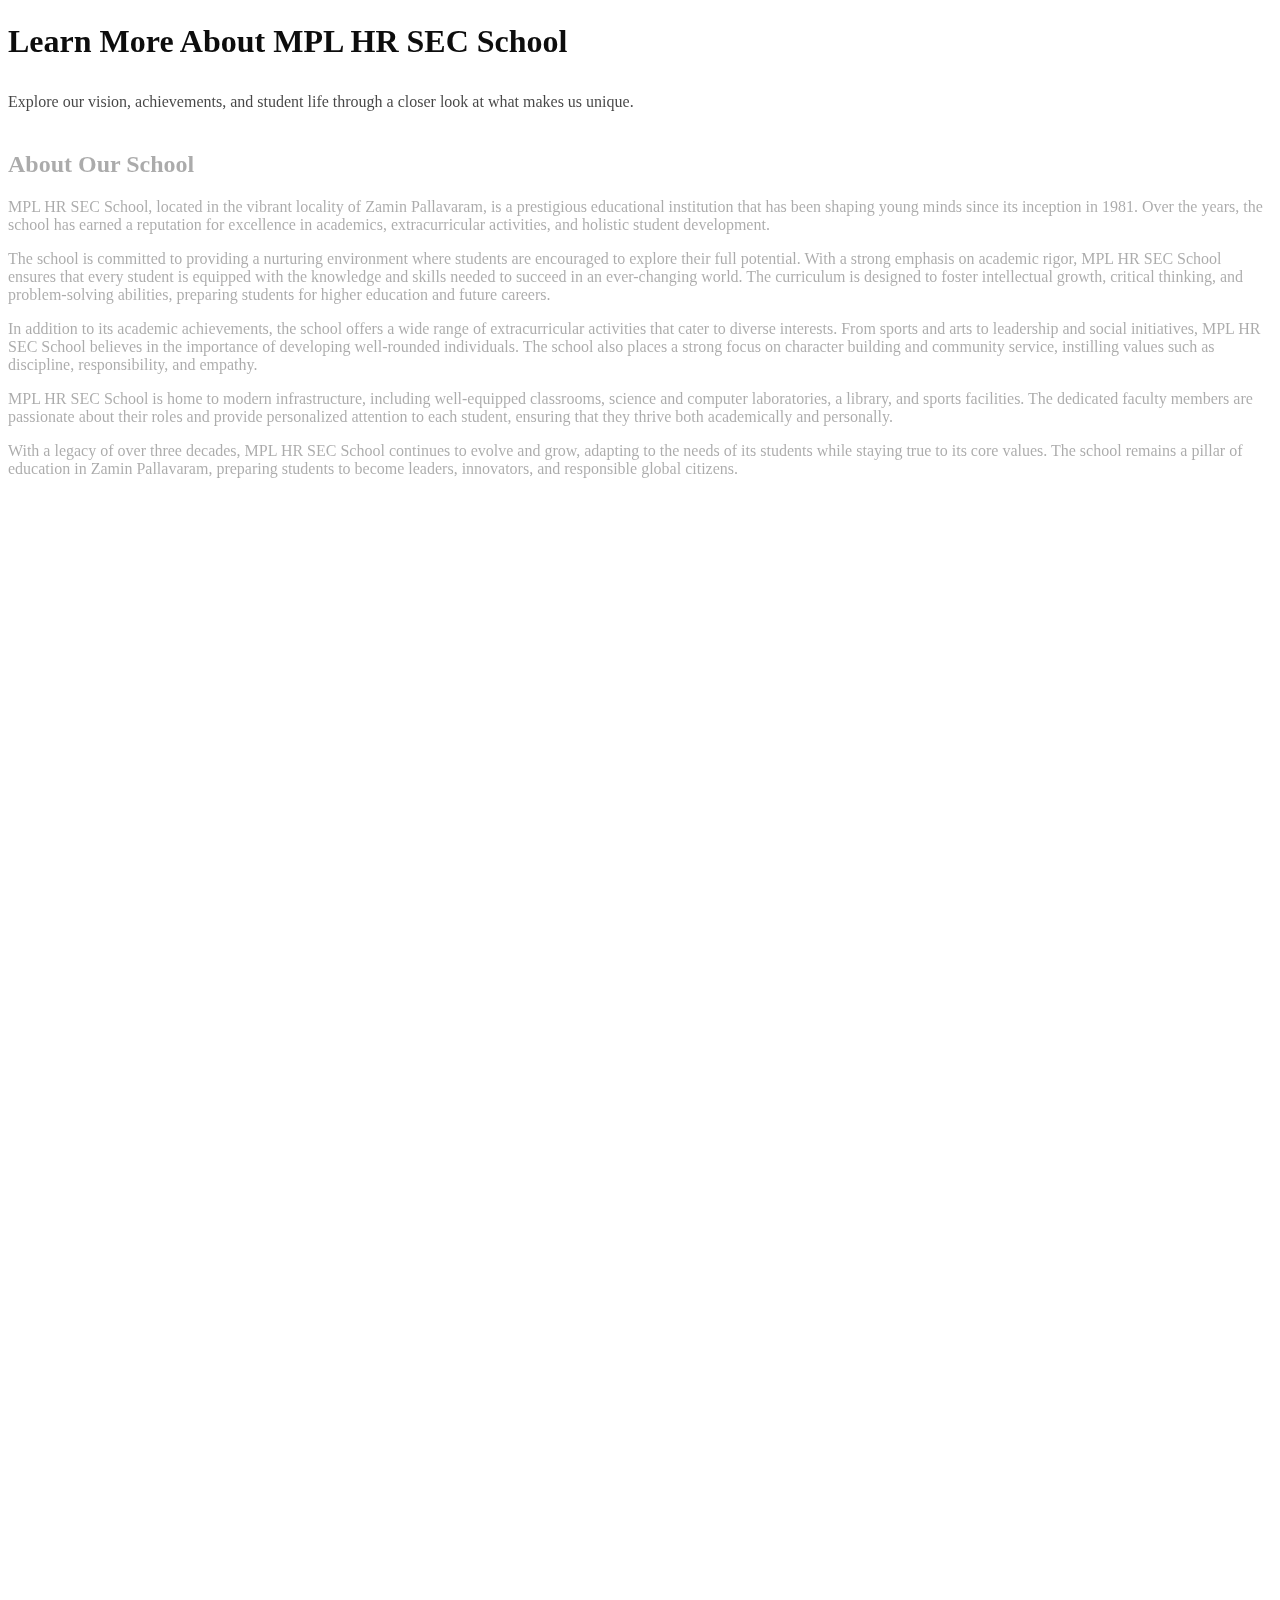
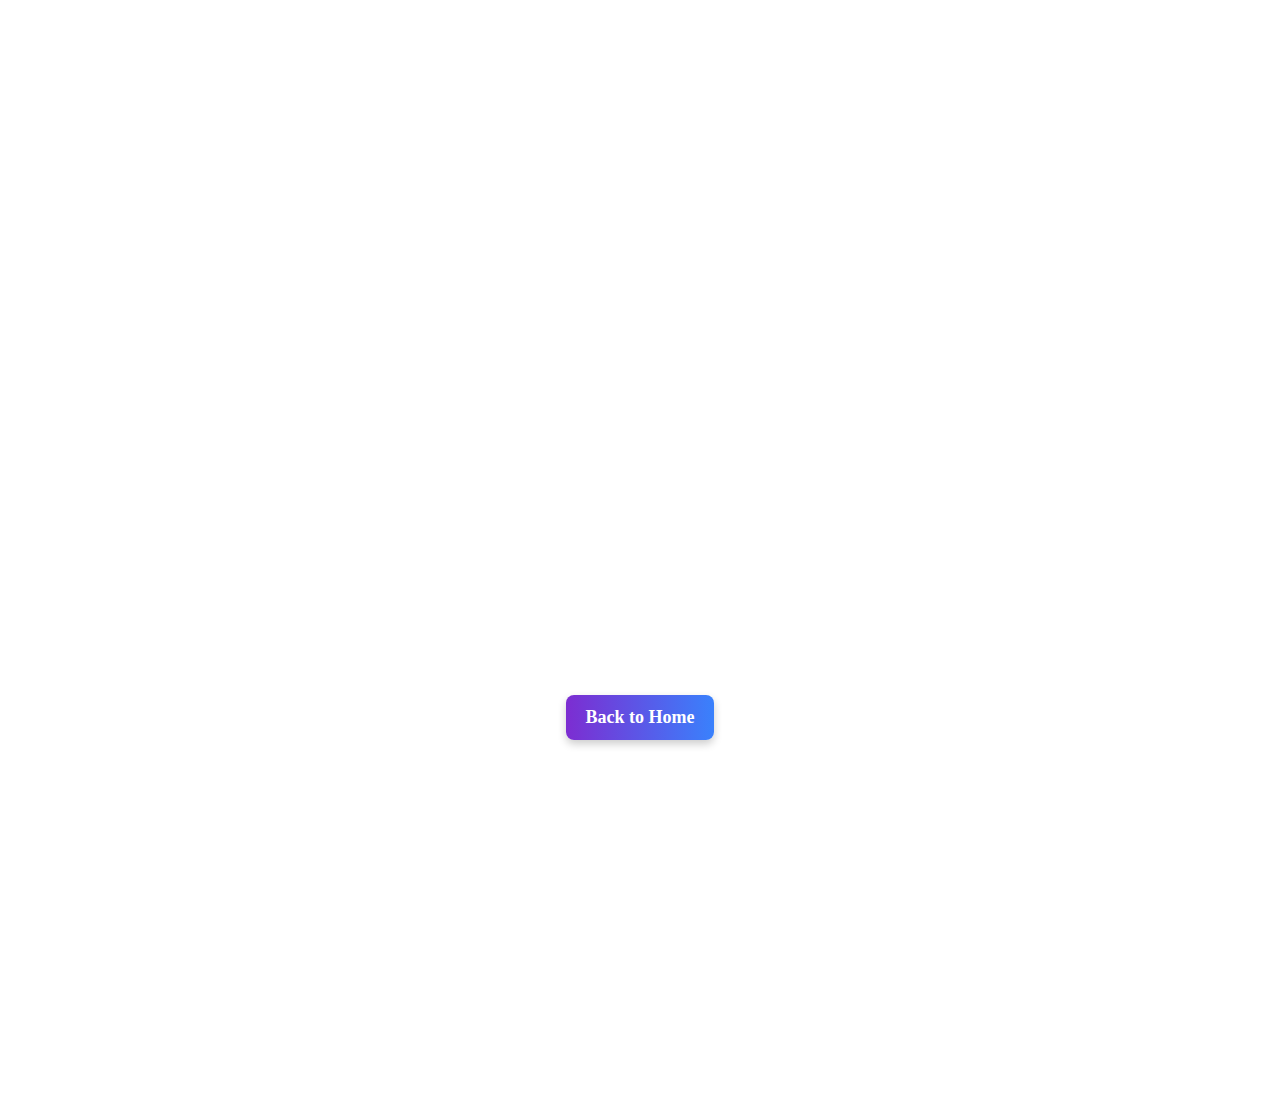
==== learnmore.html @ f61af4c6 "Rename learnmore (1).html to learnmore.html" ====
<!DOCTYPE html>
<html lang="en">

<head>
    <meta charset="UTF-8">
    <meta name="viewport" content="width=device-width, initial-scale=1.0">
    <title>Learn More - MPL HR SEC School</title>

        <!-- Add this line in your <head> section to include Font Awesome -->
        <link href="https://cdnjs.cloudflare.com/ajax/libs/font-awesome/5.15.4/css/all.min.css" rel="stylesheet">
    <link rel="preconnect" href="https://fonts.googleapis.com">
<link rel="preconnect" href="https://fonts.gstatic.com" crossorigin>
<link href="https://fonts.googleapis.com/css2?family=Liter&family=Playfair+Display:ital,wght@0,400..900;1,400..900&family=Poppins:ital,wght@0,100;0,200;0,300;0,400;0,500;0,600;0,700;0,800;0,900;1,100;1,200;1,300;1,400;1,500;1,600;1,700;1,800;1,900&family=Quicksand:wght@300..700&display=swap" rel="stylesheet">
<link rel="preconnect" href="https://fonts.googleapis.com">
<link rel="preconnect" href="https://fonts.gstatic.com" crossorigin>
<link href="https://fonts.googleapis.com/css2?family=Playfair+Display:ital,wght@0,400..900;1,400..900&family=Poppins:ital,wght@0,100;0,200;0,300;0,400;0,500;0,600;0,700;0,800;0,900;1,100;1,200;1,300;1,400;1,500;1,600;1,700;1,800;1,900&family=Quicksand:wght@300..700&display=swap" rel="stylesheet">
    <link rel="stylesheet" href="style2.css">
    <script src="https://cdnjs.cloudflare.com/ajax/libs/gsap/3.12.2/gsap.min.js"></script>
</head>

<body>

    <!-- Header Section with Animation -->
    <header class="header">
        <div class="header-content">
            <h1 class="fade-in">Learn More About MPL HR SEC School</h1>
            <p class="fade-in">Explore our vision, achievements, and student life through a closer look at what makes us unique.</p>
        </div>
    </header>

    <!-- About Section -->
<section id="about" class="section fade-in">
    <h2>About Our School</h2>
    <p>MPL HR SEC School, located in the vibrant locality of Zamin Pallavaram, is a prestigious educational institution that has been shaping young minds since its inception in 1981. Over the years, the school has earned a reputation for excellence in academics, extracurricular activities, and holistic student development.</p>

    <p>The school is committed to providing a nurturing environment where students are encouraged to explore their full potential. With a strong emphasis on academic rigor, MPL HR SEC School ensures that every student is equipped with the knowledge and skills needed to succeed in an ever-changing world. The curriculum is designed to foster intellectual growth, critical thinking, and problem-solving abilities, preparing students for higher education and future careers.</p>
    
    <p>In addition to its academic achievements, the school offers a wide range of extracurricular activities that cater to diverse interests. From sports and arts to leadership and social initiatives, MPL HR SEC School believes in the importance of developing well-rounded individuals. The school also places a strong focus on character building and community service, instilling values such as discipline, responsibility, and empathy.</p>
    
    <p>MPL HR SEC School is home to modern infrastructure, including well-equipped classrooms, science and computer laboratories, a library, and sports facilities. The dedicated faculty members are passionate about their roles and provide personalized attention to each student, ensuring that they thrive both academically and personally.</p>
    
    <p>With a legacy of over three decades, MPL HR SEC School continues to evolve and grow, adapting to the needs of its students while staying true to its core values. The school remains a pillar of education in Zamin Pallavaram, preparing students to become leaders, innovators, and responsible global citizens.</p>
</section>

<!-- Vision & Mission Section -->
<section id="mission" class="section fade-in">
    <h2>Our Vision & Mission</h2>
    <div class="vision-mission-content">
        <div class="vision">
            <h3>Our Vision</h3>
            <p>At MPL HR SEC School, our vision is to empower students with the knowledge, creativity, and leadership skills they need to become responsible, forward-thinking individuals who will shape a better future. We are committed to providing a nurturing environment that fosters intellectual curiosity, personal growth, and a passion for lifelong learning.</p>
        </div>
        <div class="mission">
            <h3>Our Mission</h3>
            <p>Our mission is to offer an inclusive and high-quality education that caters to the diverse needs of our students. We aim to cultivate an environment that promotes academic excellence, personal responsibility, and social awareness. Through a holistic approach, we strive to nurture well-rounded individuals equipped with the skills and values to contribute meaningfully to society and thrive in an ever-evolving world.</p>
        </div>
    </div>
</section>


    <!-- School Gallery with Hover Effects -->
    <section id="gallery" class="section fade-in">
        <h2>School Gallery</h2>
        <div class="image-container">
            <img src="school1.jpg" alt="School Image" class="image-hover">
            <img src="school2.jpg" alt="Classroom" class="image-hover">
        </div>
    </section>

    <!-- Video Section -->
    <section id="video-section" class="section fade-in">
        <h2>Take a Virtual Tour of Our School</h2>
        <video width="80%" controls>
            <source src="school-tour.mp4" type="video/mp4">
            Your browser does not support the video tag.
        </video>
    </section>

    <!-- Animated Number Counters -->
    <section id="stats" class="section fade-in">
        <h2>Our Achievements</h2>
        <div class="stats-container">
            <div class="stat-box">
                <h3><span class="counter" data-target="2000">0</span>+</h3>
                <p>Students</p>
            </div>
            <div class="stat-box">
                <h3><span class="counter" data-target="97">0</span>%</h3>
                <p>Pass Rate</p>
            </div>
            <div class="stat-box">
                <h3><span class="counter" data-target="30">0</span>+</h3>
                <p>Years of Excellence</p>
            </div>
        </div>
    </section>

 <!-- FAQ Section -->
<section id="faq" class="section fade-in">
    <h2>Frequently Asked Questions</h2>
    <div class="faq-container">
        <div class="faq-item">
            <h3 class="faq-question">📌 What grades does MPL HR SEC School offer? <span class="dropdown-arrow">&#x2193;</span></h3>
            <p class="faq-answer">✅ We offer education from Grade 6 to Grade 12.</p>
        </div>
        <div class="faq-item">
            <h3 class="faq-question">📌 How can I apply for admission? <span class="dropdown-arrow">&#x2193;</span></h3>
            <p class="faq-answer">✅ You can fill out the online application form or visit our school office.</p>
        </div>
        <div class="faq-item">
            <h3 class="faq-question">📌 What extracurricular activities are available? <span class="dropdown-arrow">&#x2193;</span></h3>
            <p class="faq-answer">✅ We have clubs like Eco Club, Road Safety Club, and Sports teams.</p>
        </div>
        <div class="faq-item">
            <h3 class="faq-question">📌 What is the school’s approach to education? <span class="dropdown-arrow">&#x2193;</span></h3>
            <p class="faq-answer">✅ MPL HR SEC School follows a student-centered approach, encouraging critical thinking, creativity, and holistic development through a balanced mix of academics and extracurricular activities.</p>
        </div>
        <div class="faq-item">
            <h3 class="faq-question">📌 How can I contact the school administration? <span class="dropdown-arrow">&#x2193;</span></h3>
            <p class="faq-answer">✅ You can contact us through our school email <strong>MplPallavaram@gmail.com</strong>, call us at <strong>123-456-789</strong>, or visit our administration office during school hours.</p>
        </div>
        <div class="faq-item">
            <h3 class="faq-question">📌 Is there a parent-teacher meeting? <span class="dropdown-arrow">&#x2193;</span></h3>
            <p class="faq-answer">✅ Yes, we conduct regular parent-teacher meetings to discuss students' progress and to ensure that both parents and teachers are working together for the child’s development.</p>
        </div>
    </div>
</section>

<!-- Contact Form -->
<section id="contact" class="section fade-in">
    <h2>Contact Us</h2>
    <p>Have any questions? We’d love to hear from you!</p>
    <form id="contactForm" class="contact-form">
        <div class="form-group">
            <input type="text" name="name" placeholder="Your Name" required>
        </div>
        <div class="form-group">
            <input type="email" name="email" placeholder="Your Email" required>
        </div>
        <div class="form-group">
            <textarea name="message" placeholder="Your Message" required></textarea>
        </div>
        <button type="submit" class="btn-sub">Send Message</button>
    </form>
    
    <!-- Success Message (Initially Hidden) -->
    <p id="successMessage" class="success-message">✅ Your request has been submitted successfully!</p>
</section>

<!-- JavaScript for Form Submission and Showing Success Message -->
<script>
    document.getElementById("contactForm").addEventListener("submit", function(event) {
        event.preventDefault(); // Prevent immediate form submission
        
        // Show success message with animation
        const successMessage = document.getElementById("successMessage");
        successMessage.style.display = "block"; // Display the success message
        
        // Add animation class to fade in
        successMessage.classList.add("fade-in-animation");
        
        // Clear form fields
        this.reset();
        
        // Hide success message after 3 seconds with fade-out animation
        setTimeout(() => {
            successMessage.classList.remove("fade-in-animation");
            successMessage.classList.add("fade-out-animation");
            
            setTimeout(() => {
                successMessage.style.display = "none"; // Hide the message after fade-out
                successMessage.classList.remove("fade-out-animation"); // Remove the fade-out animation class
            }, 1000); // Wait for fade-out to finish before hiding
        }, 3000);
    });
</script>

<!-- CSS for Animations -->
<style>
    /* Contact Form Styling */
    .contact-form {
        max-width: 500px;
        margin: 0 auto;
        padding: 20px;
        background: #fff;
        border-radius: 10px;
        box-shadow: 0px 4px 10px rgba(0, 0, 0, 0.1);
    }

    .form-group {
        margin-bottom: 15px;
    }

    input, textarea {
        width: 100%;
        padding: 12px;
        border: 1px solid #ccc;
        border-radius: 5px;
        font-size: 16px;
        transition: 0.3s ease-in-out;
    }

    input:focus, textarea:focus {
        border-color: #2574fc;
        box-shadow: 0px 0px 8px rgba(37, 116, 252, 0.4);
        outline: none;
    }

    textarea {
        height: 120px;
        resize: none;
    }

    .btn-sub {
        width: 100%;
        padding: 12px;
        background: #2574fc;
        color: #fff;
        border: none;
        border-radius: 5px;
        font-size: 18px;
        cursor: pointer;
        transition: 0.3s ease-in-out;
    }

    .btn-sub:hover {
        background: #6b11cb;
    }

    /* Success Message Styling */
    .success-message {
        display: none;
        color: #28a745;
        font-size: 1.2rem;
        margin-top: 15px;
        text-align: center;
        font-weight: bold;
        opacity: 0;
    }

    /* Fade-in Animation */
    .fade-in-animation {
        animation: fadeIn 1s forwards;
    }

    /* Fade-out Animation */
    .fade-out-animation {
        animation: fadeOut 1s forwards;
    }

    /* Keyframes for Fade-in */
    @keyframes fadeIn {
        from {
            opacity: 0;
            transform: translateY(-10px);
        }
        to {
            opacity: 1;
            transform: translateY(0);
        }
    }

    /* Keyframes for Fade-out */
    @keyframes fadeOut {
        from {
            opacity: 1;
            transform: translateY(0);
        }
        to {
            opacity: 0;
            transform: translateY(10px);
        }
    }

    /* Responsive Design */
    @media (max-width: 600px) {
        .contact-form {
            width: 90%;
        }
    }
</style>


    <!-- Back to Home Button -->
<div class="btn-container">
    <a href="index.html" class="btn" id="backToHome">Back to Home</a>
</div>

<!-- JavaScript for Confirmation Prompt -->
<script>
    document.getElementById("backToHome").addEventListener("click", function(event) {
        event.preventDefault(); // Prevent default action

        // Display a confirmation prompt
        let confirmHome = confirm("Did you wish to go back to the home page?");
        
        if (confirmHome) {
            // Redirect to the home page if user confirms
            window.location.href = "index.html";
        }
    });
</script>

<!-- CSS for the Back to Home Button -->
<style>
    /* Button Styling */
    .btn-container {
        text-align: center;
        margin-top: 20px;
    }

    .btn {
        display: inline-block;
        padding: 12px 20px;
        background: linear-gradient(to right, #6b11cbe1, #2574fce7);
        color: white;
        font-size: 18px;
        font-weight: bold;
        text-decoration: none;
        border-radius: 8px;
        box-shadow: 0px 4px 8px rgba(0, 0, 0, 0.2);
        transition: all 0.3s ease-in-out;
    }

    .btn:hover {
        background: linear-gradient(to right, #2574fc, #6b11cb);
        transform: scale(1.05);
        box-shadow: 0px 6px 12px rgba(0, 0, 0, 0.3);
    }
</style>

<!-- Footer Section -->
<footer id="footer" style="background: linear-gradient(to right, #6a11cb, #2575fc); padding: 40px 0; color: white; opacity: 0; transition: opacity 1s;">
    <section id="CONTACT" style="max-width: 1200px; margin: 0 auto; text-align: center;">
        <!-- Contact Information Section -->
        <div style="margin-bottom: 30px;">
            <h3 style="font-size: 28px; color: #E0FFFF; font-weight: bold; margin-bottom: 15px;">Contact Information</h3>
            <p style="font-size: 18px; margin: 5px 0; color: #FFFFFF;">
                <i class="fas fa-envelope" style="margin-right: 10px;"></i>Email: <span id="emailText" class="hoverable" onclick="copyToClipboard('emailText')">MplPallavaram@gmail.com</span>
            </p>
            <p style="font-size: 18px; margin: 5px 0; color: #ffffff">
                <i class="fas fa-phone" style="margin-right: 10px;"></i>Phone: <span id="phoneText" class="hoverable" onclick="copyToClipboard('phoneText')">123-456-7890</span>
            </p>
            <p style="font-size: 18px; margin: 5px 0; color: #E0FFFF;">
                <i class="fas fa-map-marker-alt" style="margin-right: 10px;"></i>Address: No.123, Main Street, Pallavaram, India
            </p>
        </div>
        
        <!-- Social Media Icons Section -->
        <div style="margin-top: 20px;">
            <a href="https://facebook.com" target="_blank" class="social-icon" style="color: white; font-size: 24px; margin: 0 15px; transition: transform 0.3s ease;">
                <i class="fab fa-facebook-f"></i>
            </a>
            <a href="https://twitter.com" target="_blank" class="social-icon" style="color: white; font-size: 24px; margin: 0 15px; transition: transform 0.3s ease;">
                <i class="fab fa-twitter"></i>
            </a>
            <a href="https://instagram.com" target="_blank" class="social-icon" style="color: white; font-size: 24px; margin: 0 15px; transition: transform 0.3s ease;">
                <i class="fab fa-instagram"></i>
            </a>
            <a href="https://linkedin.com" target="_blank" class="social-icon" style="color: white; font-size: 24px; margin: 0 15px; transition: transform 0.3s ease;">
                <i class="fab fa-linkedin-in"></i>
            </a>
        </div>

        <!-- School Name and Copyright Section -->
        <div style="border-top: 1px solid #E0FFFF; padding-top: 20px; font-size: 16px; color: #777;">
            <p style="color: #E0FFFF;">&copy; 2025 <strong style="color: #E0FFFF;">MPL HR SEC School</strong> - All Rights Reserved</p>
        </div>
    </section>
</footer>

<!-- Add animations for hover effects and fade-in -->
<style>
    /* Fade-in animation for the footer */
    @keyframes fadeIn {
        from {
            opacity: 0;
        }
        to {
            opacity: 1;
        }
    }

    #footer {
        animation: fadeIn 2s ease-in-out forwards; /* Added forwards to retain final opacity state */
    }

    /* Hover effect for social media icons */
    .social-icon:hover {
        transform: scale(1.2); /* Enlarge the icon */
        color: #FFD700; /* Change color on hover */
    }
</style>

    <!-- GSAP Animation Script & JavaScript for Counters & FAQ -->
    <script>
        gsap.from(".fade-in", { opacity: 0, y: 50, duration: 1, stagger: 0.3 });

        document.querySelectorAll(".faq-item").forEach(item => {
            item.addEventListener("click", () => {
                item.classList.toggle("active");
                const answer = item.querySelector(".faq-answer");
                if (item.classList.contains("active")) {
                    answer.style.display = "block";
                } else {
                    answer.style.display = "none";
                }
            });
        });

        document.addEventListener("DOMContentLoaded", () => {
            const counters = document.querySelectorAll(".counter");
            counters.forEach(counter => {
                counter.innerText = "0";
                const updateCounter = () => {
                    const target = +counter.getAttribute("data-target");
                    const count = +counter.innerText;
                    const increment = target / 100;
                    if (count < target) {
                        counter.innerText = `${Math.ceil(count + increment)}`;
                        setTimeout(updateCounter, 1);
                    } else {
                        counter.innerText = target;
                    }
                };
                updateCounter();
            });
        });
        // Toggle FAQ Answer Visibility and Arrow Rotation on Click
document.querySelectorAll('.faq-question').forEach(question => {
    question.addEventListener('click', () => {
        const faqItem = question.parentElement;
        const arrow = faqItem.querySelector('.dropdown-arrow');
        faqItem.classList.toggle('open');
    });
});
document.getElementById("contactForm").addEventListener("submit", function(event) {
        event.preventDefault(); // Prevents form from refreshing the page

        // Simulate form submission delay (optional)
        setTimeout(() => {
            document.getElementById("successMessage").style.display = "block"; // Show success message
            document.getElementById("contactForm").reset(); // Reset the form fields
        }, 500);
    });
     // Check if an element is partially visible in the viewport
     function isElementInView(el) {
        const rect = el.getBoundingClientRect();
        return (
            rect.top < (window.innerHeight || document.documentElement.clientHeight) &&
            rect.bottom > 0
        );
    }

    // Apply the fade-in effect when the footer is visible
    function handleScroll() {
        const footer = document.getElementById('footer');
        if (isElementInView(footer)) {
            footer.style.opacity = 1; // Make the footer visible
            window.removeEventListener('scroll', handleScroll); // Stop listening once visible
        }
    }
</script>
</body>

</html>
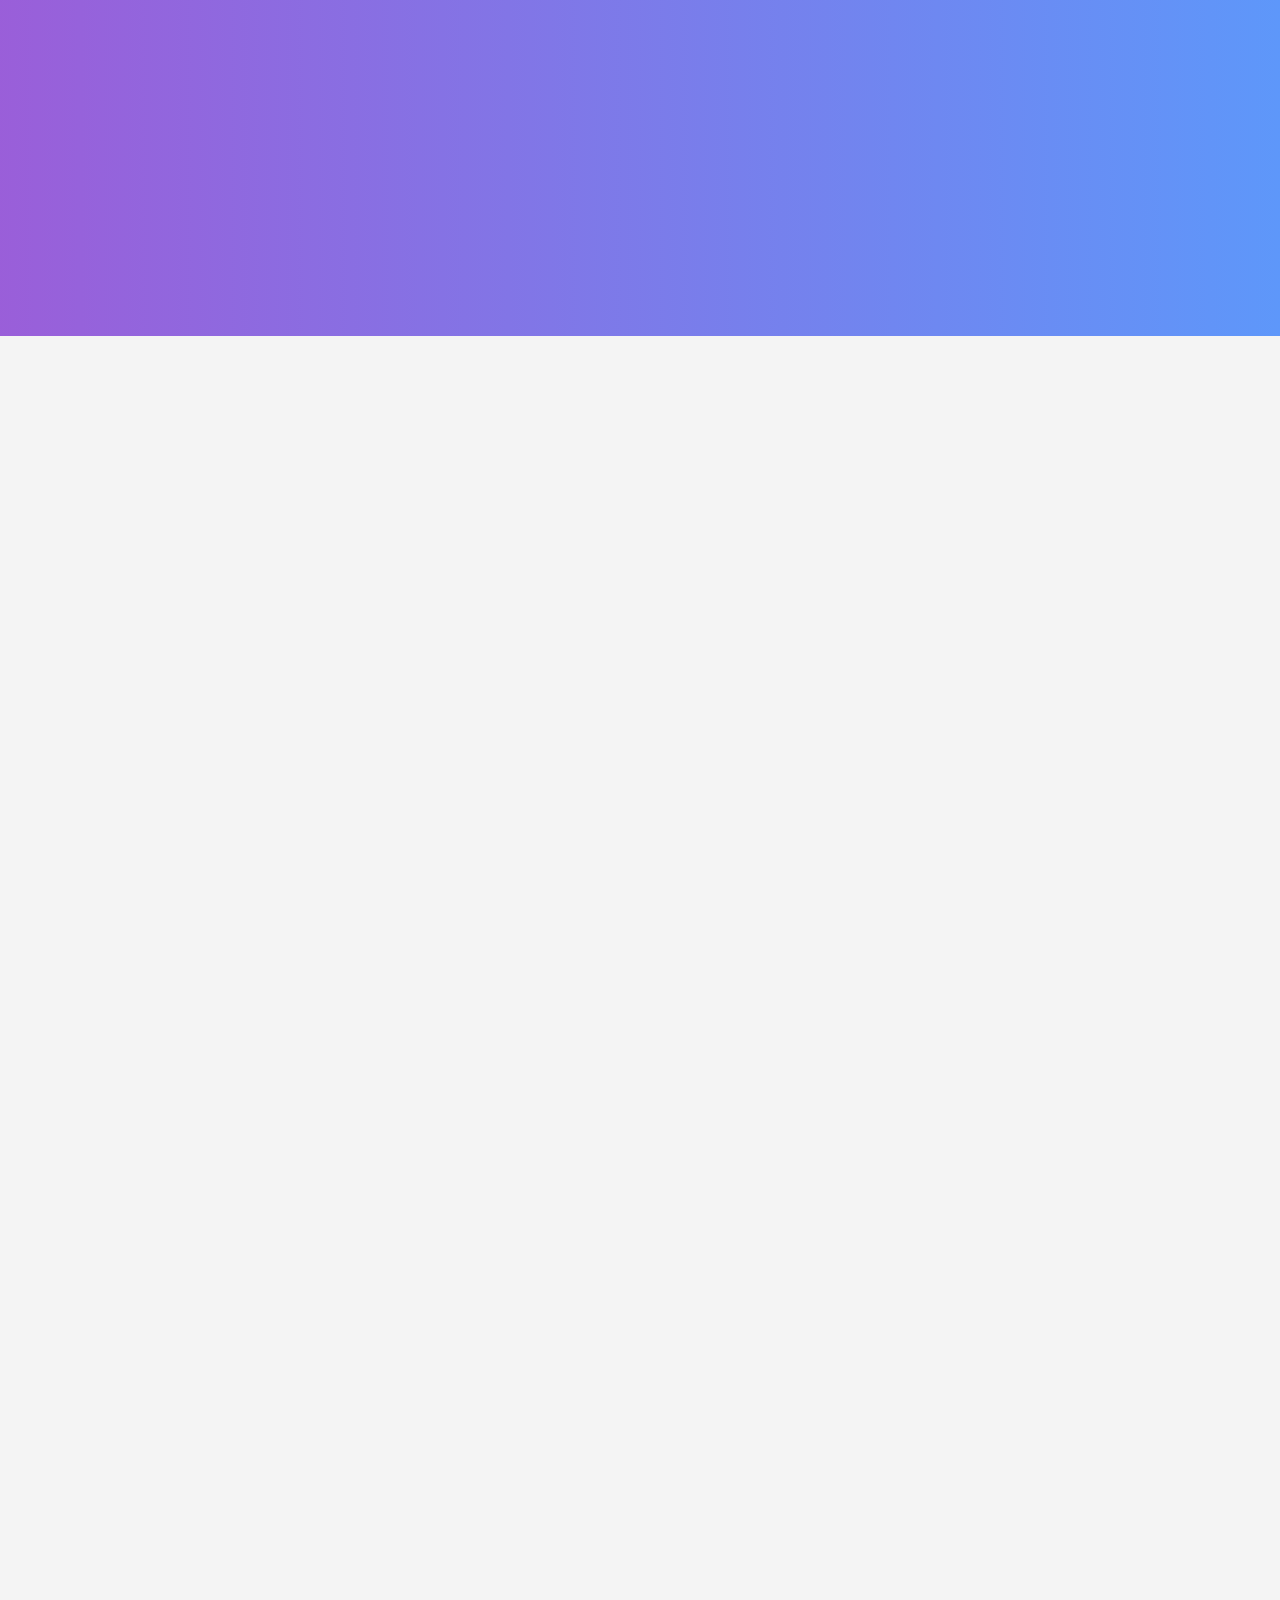
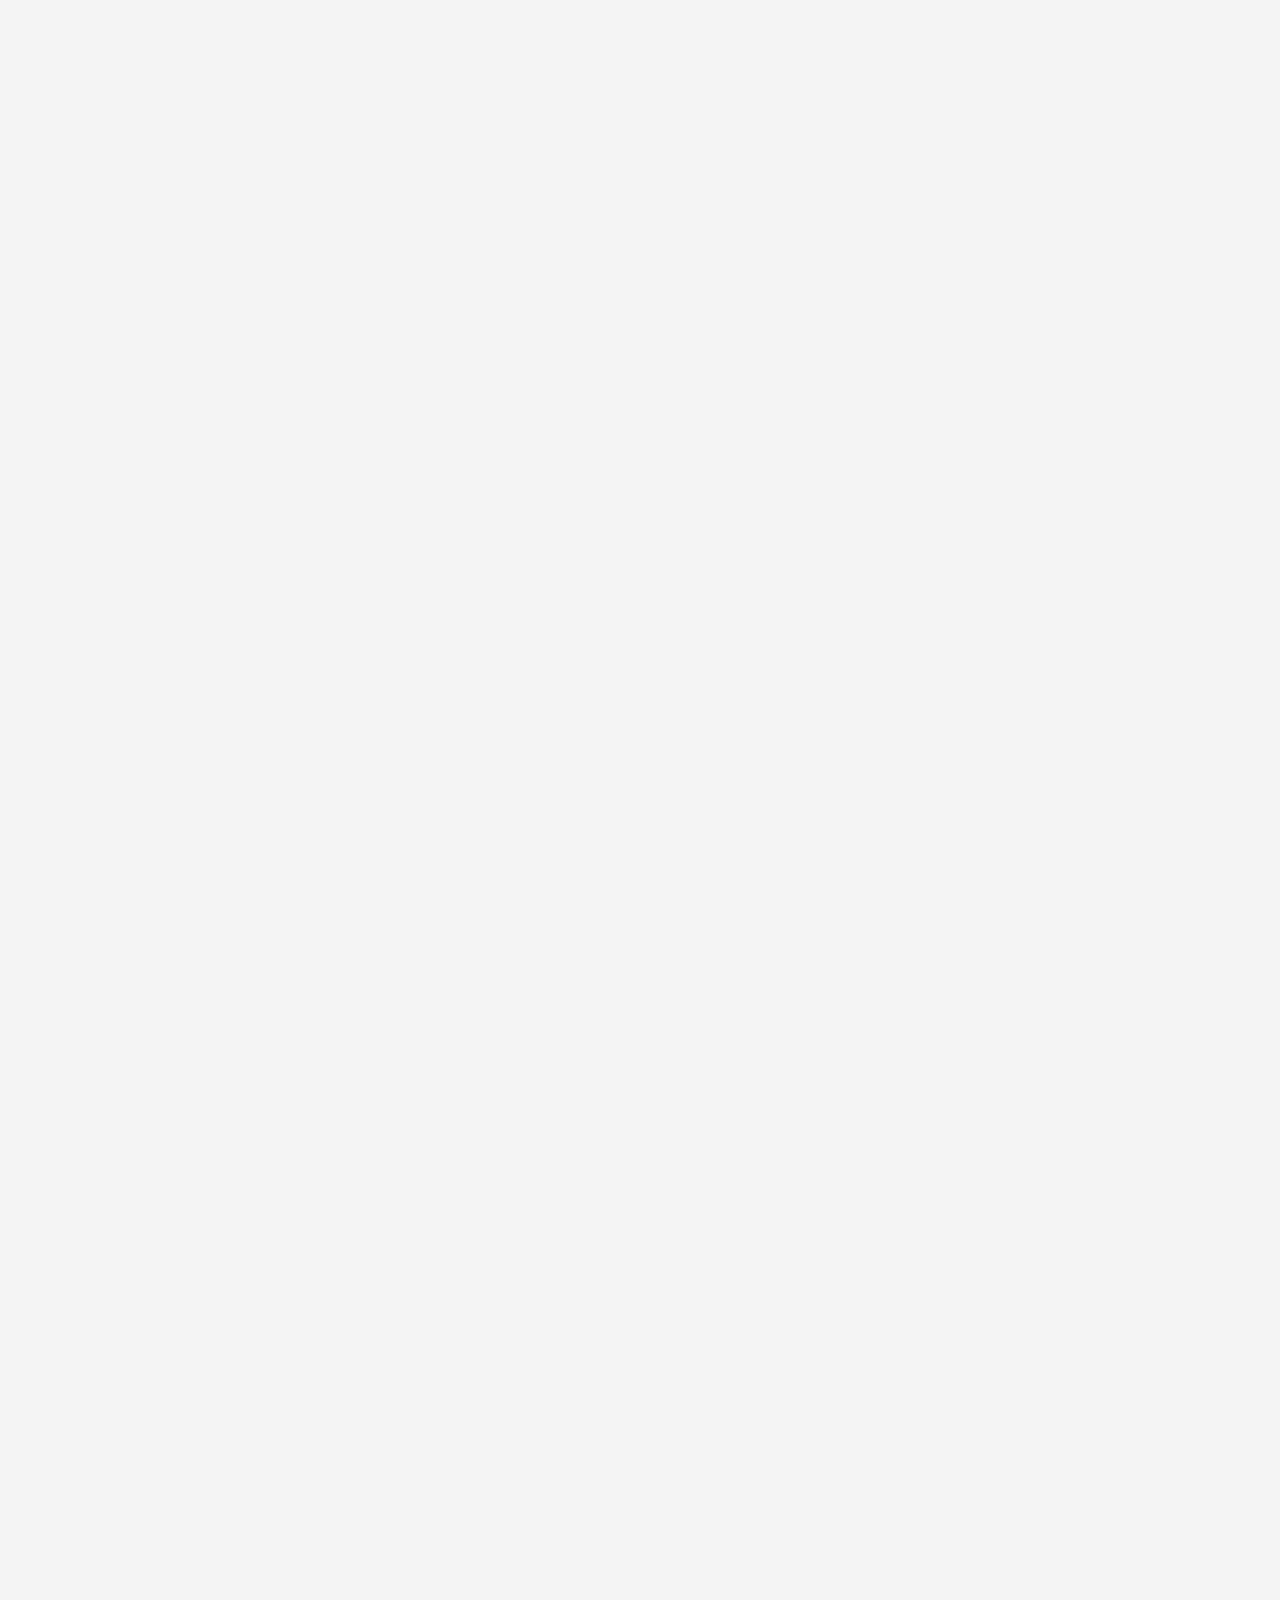
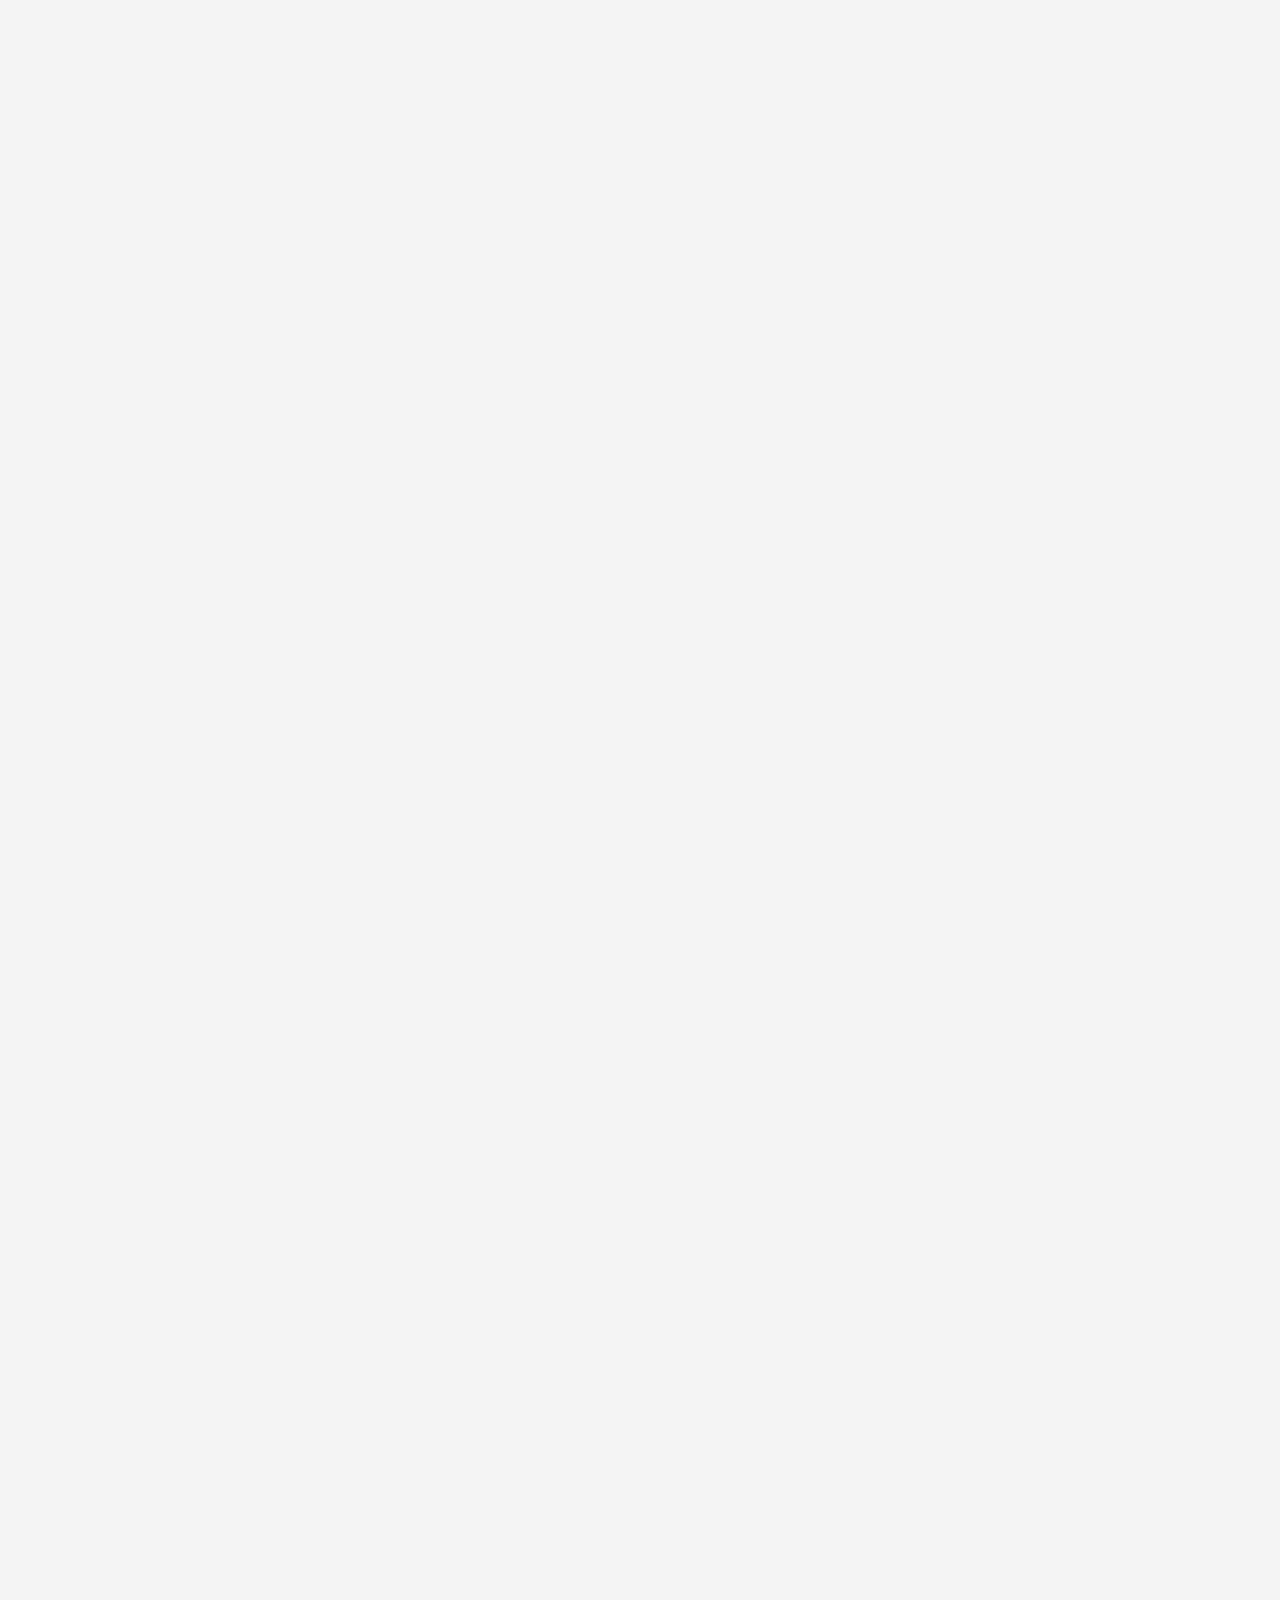
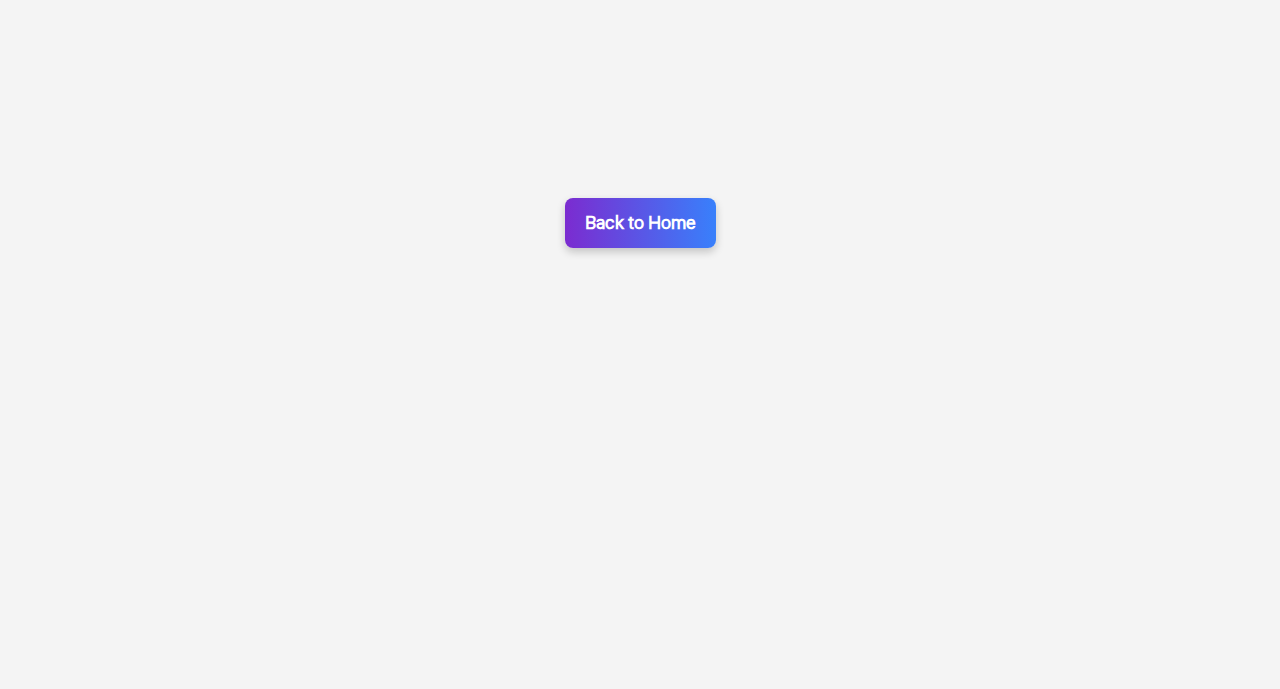
==== commit e979c3c7: "Update learnmore.html" ====
--- a/learnmore.html
+++ b/learnmore.html
@@ -81,7 +81,7 @@
         <h2>Our Achievements</h2>
         <div class="stats-container">
             <div class="stat-box">
-                <h3><span class="counter" data-target="2000">0</span>+</h3>
+                <h3><span class="counter" data-target="1400">0</span>+</h3>
                 <p>Students</p>
             </div>
             <div class="stat-box">
--- a/style2.css
+++ b/style2.css
@@ -0,0 +1,426 @@
+/* General Styling */
+body {
+    font-family: Liter;
+    margin: 0;
+    padding: 0;
+    background-color: #f4f4f4; /* Light background for overall page */
+    color: #333; /* Dark text for readability */
+}
+
+/* Header Styling */
+.header {
+    background: linear-gradient(to right, #6b11cba8, #2574fcb9); /* Gradient header */
+    color: white;
+    text-align: center;
+    padding: 80px 20px;
+    margin-bottom: 50px; /* Gap between header and next section */
+    font-family: Poppins;
+}
+
+.header-content h1 {
+    font-size: 3rem;
+    font-weight: 700;
+    margin-bottom: 20px;
+    font-family: Poppins;
+}
+
+.header-content p {
+    font-size: 1.25rem;
+    line-height: 1.6;
+    font-family: Quicksand;
+}
+
+/* Section Styling */
+.section {
+    padding: 60px 20px;
+    text-align: center;
+    max-width: 1000px;
+    margin: 0 auto;
+    background-color: #fff; /* White background for content sections */
+    border-radius: 10px;
+    box-shadow: 0 4px 10px rgba(0, 0, 0, 0.1); /* Soft shadow for sections */
+    margin-bottom: 50px; /* Gap between sections */
+}
+
+.section h2 {
+    font-size: 2.5rem;
+    margin-bottom: 20px;
+    color: #333; /* Darker text for headings */
+}
+
+/* Image Hover Effects */
+.image-container {
+    display: flex;
+    justify-content: center;
+    gap: 20px;
+    margin-top: 20px;
+}
+
+.image-hover {
+    width: 300px;
+    height: 200px;
+    object-fit: cover;
+    border-radius: 10px;
+    transition: transform 0.3s ease-in-out;
+}
+
+.image-hover:hover {
+    transform: scale(1.05);
+}
+
+/* Stats Box */
+.stats-container {
+    display: flex;
+    justify-content: space-between;
+    gap: 20px;
+}
+
+.stat-box {
+    background-color: #f9f9f9; /* Light grey background for stat boxes */
+    color: #2574fc; /* Blue text for contrast */
+    padding: 20px;
+    border-radius: 10px;
+    text-align: center;
+    width: 30%;
+    transition: background-color 0.3s ease;
+    box-shadow: 0 4px 10px rgba(0, 0, 0, 0.1); /* Shadow for depth */
+}
+
+.stat-box:hover {
+    background-color: #e0f1fd; /* Light blue on hover */
+}
+
+.stat-box h3 {
+    font-size: 2.5rem;
+    margin-bottom: 10px;
+}
+
+/* FAQ Section Styling */
+#faq {
+    background: #ffffff;
+    padding: 40px 20px;
+    text-align: center;
+    max-width: 800px;
+    margin: 50px auto;
+    border-radius: 12px;
+    box-shadow: 0 4px 20px rgba(0, 0, 0, 0.1);
+}
+
+#faq h2 {
+    font-size: 2.5rem;
+    margin-bottom: 15px;
+    color: #333;
+    font-weight: 600;
+}
+
+.faq-container {
+    display: flex;
+    flex-direction: column;
+    gap: 15px;
+}
+
+/* Styling for each FAQ item */
+.faq-item {
+    background: #f9f9f9;
+    border-radius: 8px;
+    overflow: hidden;
+    box-shadow: 0 2px 5px rgba(0, 0, 0, 0.1);
+}
+
+.faq-question {
+    padding: 15px 20px;
+    background: #2574fc;
+    color: #ffffff;
+    font-size: 1.2rem;
+    cursor: pointer;
+    margin: 0;
+    transition: background 0.3s ease;
+    font-weight: 600;
+    display: flex;
+    justify-content: space-between;
+    align-items: center;
+}
+
+.faq-question:hover {
+    background: #1e5ec8;
+}
+
+.faq-answer {
+    padding: 15px 20px;
+    background: #fff;
+    color: #555;
+    font-size: 1rem;
+    max-height: 0;  /* Initially collapsed */
+    overflow: hidden;
+    opacity: 0;
+    transition: max-height 0.5s ease, opacity 0.5s ease; /* Smooth transition */
+    margin: 0;
+}
+
+/* Rotate the dropdown arrow when the question is expanded */
+.faq-item.open .faq-answer {
+    max-height: 500px;  /* Expanded height (adjust if needed) */
+    opacity: 1;
+}
+
+.faq-item.open .dropdown-arrow {
+    transform: rotate(180deg); /* Rotate the arrow */
+}
+
+/* Dropdown Arrow Styling */
+.dropdown-arrow {
+    font-size: 1.5rem;
+    transition: transform 0.3s ease;
+}
+
+/* FAQ Animation */
+.fade-in {
+    opacity: 0;
+    transform: translateY(50px);
+    animation: fadeIn 1.2s ease-out forwards;
+}
+
+@keyframes fadeIn {
+    to {
+        opacity: 1;
+        transform: translateY(0);
+    }
+}
+
+
+ 
+/* Button Styling */
+.btn-submit {
+    width: 100%;
+    padding: 12px;
+    background: #2574fc;
+    color: #fff;
+    border: none;
+    border-radius: 5px;
+    font-size: 18px;
+    cursor: pointer;
+    transition: 0.3s ease-in-out;
+}
+
+.btn-submit:hover {
+    background-color: #1e5bb8; /* Darker blue on hover */
+}
+
+/* Footer Styling */
+footer {
+    background: linear-gradient(to right, #6b11cba8, #2574fcb9); /* Matching gradient footer */
+    color: white;
+    text-align: center;
+    padding: 20px 0;
+    margin-top: 50px; /* Gap between content and footer */
+}
+
+/* Media Queries for Responsive Design */
+@media (max-width: 768px) {
+    .stats-container {
+        flex-direction: column;
+        align-items: center;
+    }
+
+    .stat-box {
+        width: 80%;
+        margin-bottom: 20px;
+    }
+}
+
+/* About Section Styling */
+#about {
+    background-color: #fff; /* Light background for clarity */
+    padding: 60px 20px; /* Ample padding to give space around content */
+    margin-bottom: 50px; /* Space below the section */
+    max-width: 1000px; /* Limiting the width for better readability */
+    margin: 0 auto; /* Center the section */
+    border-radius: 10px; /* Rounded corners */
+    box-shadow: 0 4px 10px rgba(0, 0, 0, 0.1); /* Subtle shadow for depth */
+}
+
+#about h2 {
+    font-size: 2.5rem; /* Larger font size for the heading */
+    margin-bottom: 20px; /* Space below the heading */
+    color: #2574fc; /* Accent color for the heading */
+    text-align: center; /* Center-align the heading */
+    font-family: Poppins;
+}
+
+#about p {
+    font-size: 1.2rem; /* Readable font size */
+    line-height: 1.8; /* Increased line height for better spacing */
+    color: #333; /* Dark text for good contrast */
+    margin-bottom: 20px; /* Space between paragraphs */
+    text-align: justify; /* Justified text for professional look */
+}
+
+/* Vision & Mission Section Styling */
+#mission {
+    background-color: #f4f8fc; /* Soft background color to differentiate */
+    padding: 60px 20px; /* Padding to create space */
+    max-width: 1000px; /* Limiting the width for readability */
+    margin: 0 auto; /* Center the section */
+    border-radius: 10px; /* Rounded corners */
+    box-shadow: 0 4px 10px rgba(0, 0, 0, 0.1); /* Subtle shadow for depth */
+    margin-bottom: 50px; /* Spacing below the section */
+}
+
+#mission h2 {
+    font-size: 2.5rem; /* Larger font size for heading */
+    margin-bottom: 20px; /* Space below the heading */
+    color: #2574fc; /* Accent color for consistency */
+    text-align: center; /* Center the heading */
+    font-family: Poppins;
+}
+
+.vision-mission-content {
+    display: flex; /* Flexbox layout for the vision and mission side by side */
+    justify-content: space-between; /* Spacing between vision and mission */
+    flex-wrap: wrap; /* Allows wrapping for smaller screens */
+}
+
+.vision, .mission {
+    width: 48%; /* Set each column to take up 48% of the width */
+    margin-bottom: 20px; /* Spacing between the two blocks */
+}
+
+.vision h3, .mission h3 {
+    font-size: 2rem; /* Size of sub-headings */
+    color: #2574fc; /* Accent color */
+    margin-bottom: 15px; /* Space below the heading */
+    font-family: Poppins;
+}
+
+.vision p, .mission p {
+    font-size: 1.2rem; /* Font size for readability */
+    line-height: 1.8; /* Adjusted line height for spacing */
+    color: #333; /* Dark text for contrast */
+    text-align: justify; /* Justified text for clean look */
+}
+
+/* Spacing between sections */
+.section {
+    margin-top: 60px; /* Top margin for a clean gap between sections */
+}
+
+/* Additional Styling for Fade-In Animation */
+.fade-in {
+    opacity: 0;
+    transform: translateY(50px);
+    animation: fadeIn 1.5s ease-out forwards;
+}
+
+@keyframes fadeIn {
+    to {
+        opacity: 1;
+        transform: translateY(0);
+    }
+}
+/* Contact Section Styling */
+#contact {
+    background: #ffffff; /* Clean white background */
+    padding: 50px 20px;
+    text-align: center;
+    border-radius: 12px;
+    box-shadow: 0 4px 20px rgba(0, 0, 0, 0.1);
+    max-width: 700px; /* Reduced width for better alignment */
+    margin: 50px auto;
+}
+
+#contact h2 {
+    font-size: 2rem;
+    margin-bottom: 10px;
+    color: #333;
+    font-weight: 600;
+}
+
+#contact p {
+    font-size: 1rem;
+    margin-bottom: 20px;
+    color: #555;
+}
+
+/* Contact Form Styling */
+.contact-form {
+    display: flex;
+    flex-direction: column;
+    gap: 15px;
+    width: 90%;
+    max-width: 500px; /* Ensuring form does not stretch too much */
+    margin: 0 auto;
+}
+
+.form-group {
+    position: relative;
+    width: 100%;
+}
+
+.contact-form input,
+.contact-form textarea {
+    width: 100%;
+    padding: 12px 15px;
+    border: 1px solid #ddd;
+    border-radius: 6px;
+    font-size: 1rem;
+    outline: none;
+    background: #f9f9f9;
+    transition: 0.3s ease-in-out;
+}
+
+.contact-form textarea {
+    height: 120px; /* Fixed size for better input visibility */
+    resize: none;
+}
+
+.contact-form input:focus,
+.contact-form textarea:focus {
+    background: #fff;
+    border-color: #2574fc;
+    box-shadow: 0 4px 10px rgba(37, 116, 252, 0.2);
+}
+
+/* Button Styling */
+.btn {
+    background: #2574fc;
+    color: #ffffff;
+    padding: 12px 20px;
+    font-size: 1rem;
+    border: none;
+    border-radius: 6px;
+    cursor: pointer;
+    transition: all 0.3s ease-in-out;
+    font-weight: bold;
+}
+
+.btn:hover {
+    background: #1e5ec8;
+    box-shadow: 0 4px 10px rgba(37, 116, 252, 0.2);
+    transform: translateY(-2px);
+}
+
+/* Contact Form Animation */
+.fade-in {
+    opacity: 0;
+    transform: translateY(30px);
+    animation: fadeIn 1s ease-out forwards;
+}
+
+@keyframes fadeIn {
+    to {
+        opacity: 1;
+        transform: translateY(0);
+    }
+}
+
+/* Responsive Fixes */
+@media (max-width: 768px) {
+    #contact {
+        padding: 40px 15px;
+        max-width: 90%;
+    }
+
+    .contact-form {
+        width: 100%;
+    }
+}
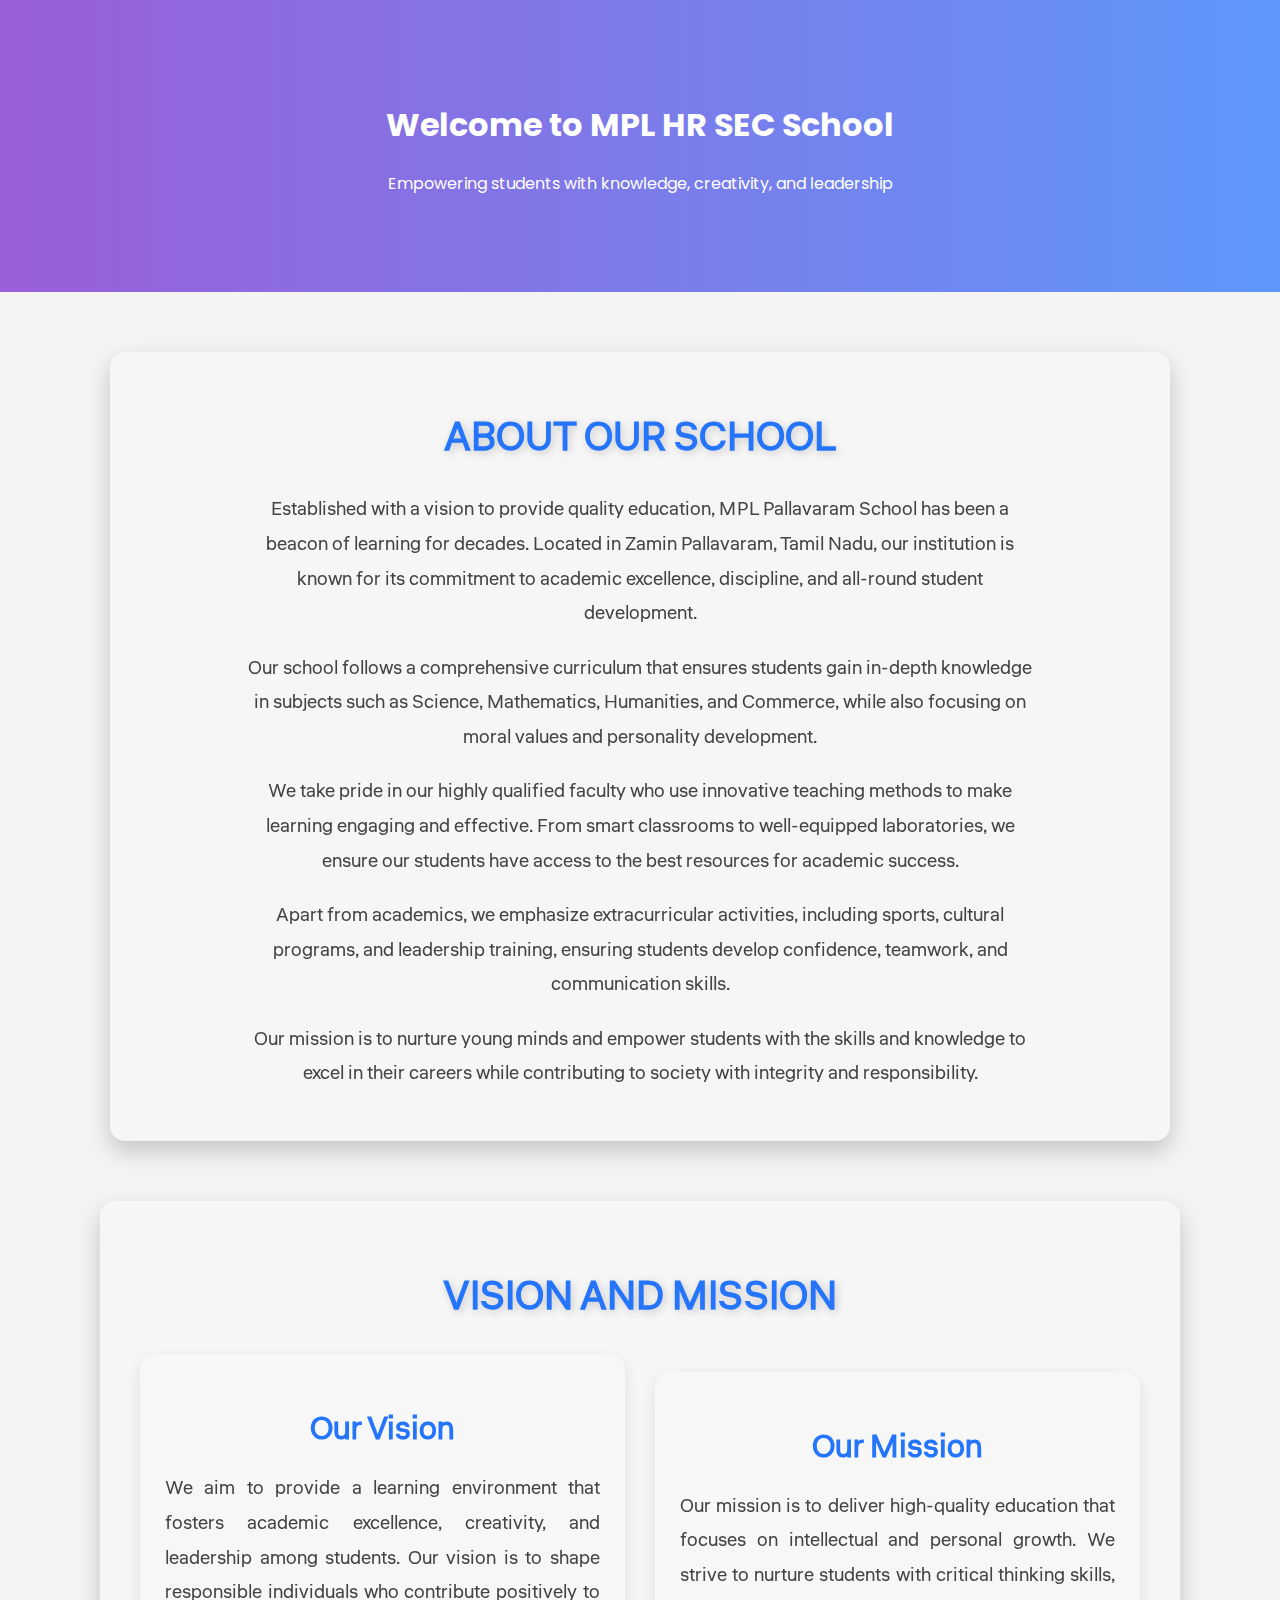
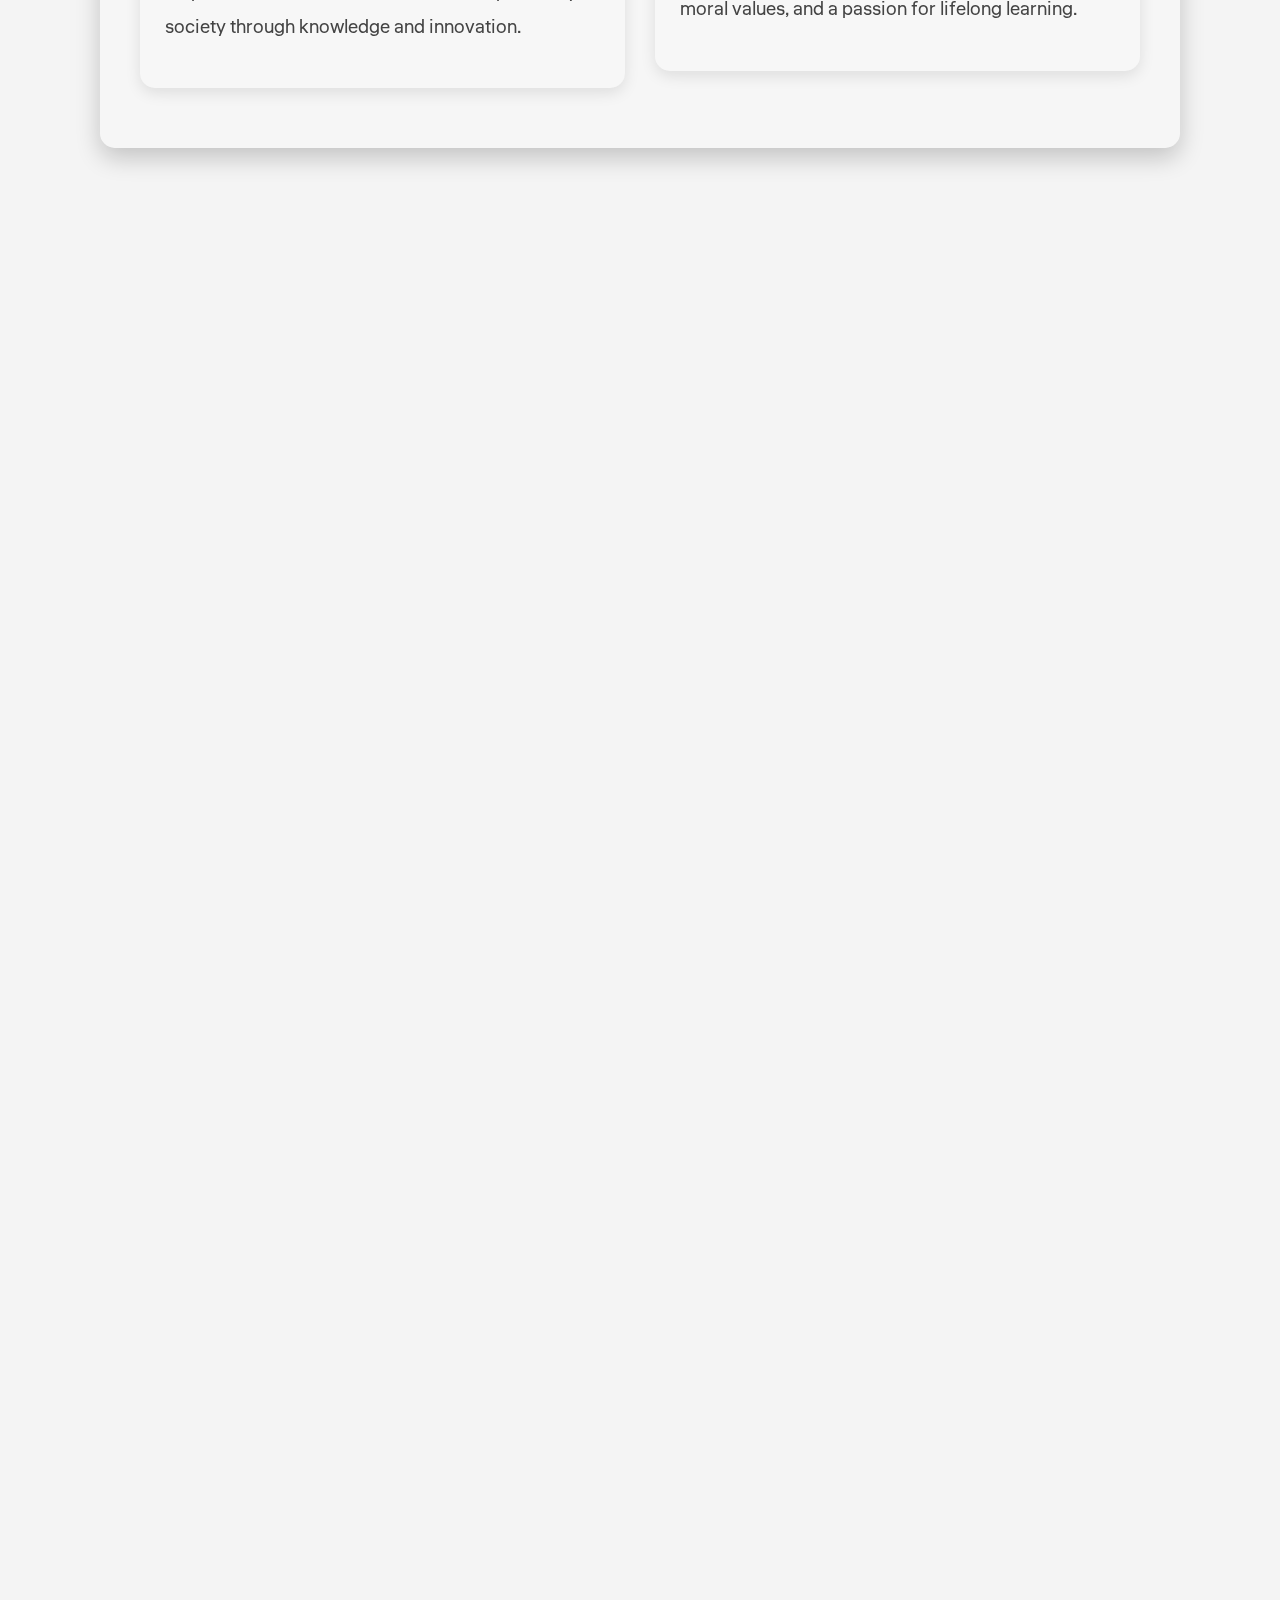
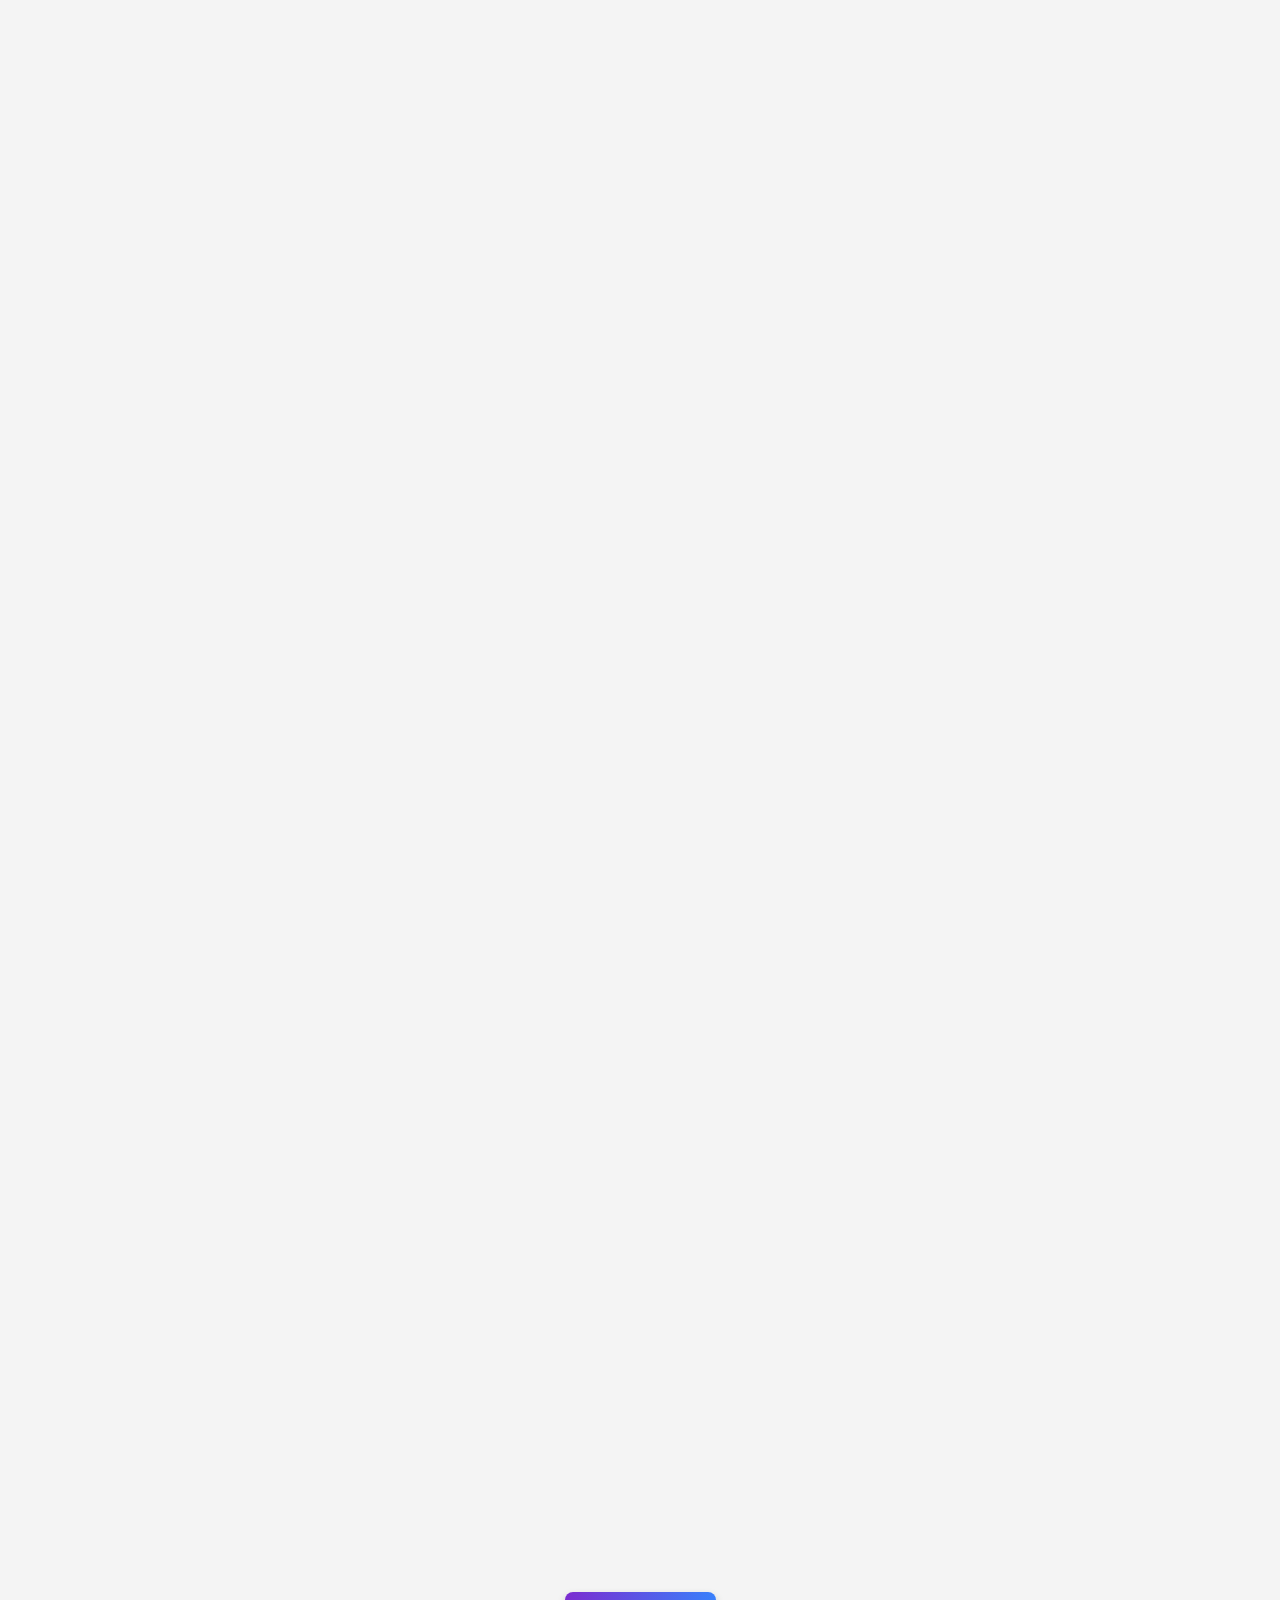
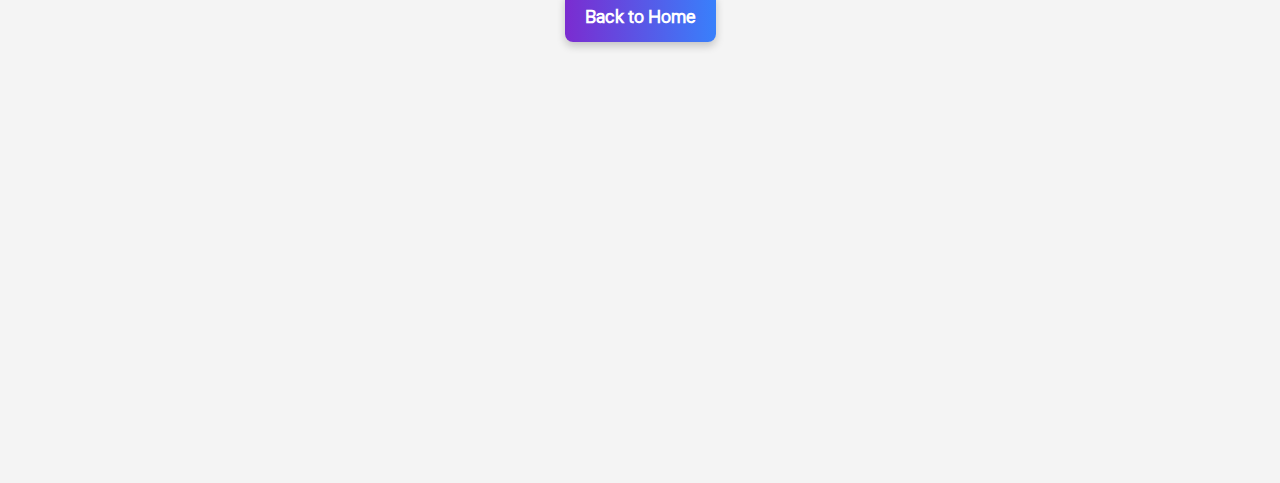
==== commit 633c33d3: "Update learnmore.html" ====
--- a/learnmore.html
+++ b/learnmore.html
@@ -22,40 +22,193 @@
 
     <!-- Header Section with Animation -->
     <header class="header">
-        <div class="header-content">
-            <h1 class="fade-in">Learn More About MPL HR SEC School</h1>
-            <p class="fade-in">Explore our vision, achievements, and student life through a closer look at what makes us unique.</p>
-        </div>
-    </header>
-
-    <!-- About Section -->
-<section id="about" class="section fade-in">
-    <h2>About Our School</h2>
-    <p>MPL HR SEC School, located in the vibrant locality of Zamin Pallavaram, is a prestigious educational institution that has been shaping young minds since its inception in 1981. Over the years, the school has earned a reputation for excellence in academics, extracurricular activities, and holistic student development.</p>
-
-    <p>The school is committed to providing a nurturing environment where students are encouraged to explore their full potential. With a strong emphasis on academic rigor, MPL HR SEC School ensures that every student is equipped with the knowledge and skills needed to succeed in an ever-changing world. The curriculum is designed to foster intellectual growth, critical thinking, and problem-solving abilities, preparing students for higher education and future careers.</p>
-    
-    <p>In addition to its academic achievements, the school offers a wide range of extracurricular activities that cater to diverse interests. From sports and arts to leadership and social initiatives, MPL HR SEC School believes in the importance of developing well-rounded individuals. The school also places a strong focus on character building and community service, instilling values such as discipline, responsibility, and empathy.</p>
-    
-    <p>MPL HR SEC School is home to modern infrastructure, including well-equipped classrooms, science and computer laboratories, a library, and sports facilities. The dedicated faculty members are passionate about their roles and provide personalized attention to each student, ensuring that they thrive both academically and personally.</p>
-    
-    <p>With a legacy of over three decades, MPL HR SEC School continues to evolve and grow, adapting to the needs of its students while staying true to its core values. The school remains a pillar of education in Zamin Pallavaram, preparing students to become leaders, innovators, and responsible global citizens.</p>
-</section>
-
-<!-- Vision & Mission Section -->
-<section id="mission" class="section fade-in">
-    <h2>Our Vision & Mission</h2>
-    <div class="vision-mission-content">
-        <div class="vision">
-            <h3>Our Vision</h3>
-            <p>At MPL HR SEC School, our vision is to empower students with the knowledge, creativity, and leadership skills they need to become responsible, forward-thinking individuals who will shape a better future. We are committed to providing a nurturing environment that fosters intellectual curiosity, personal growth, and a passion for lifelong learning.</p>
-        </div>
-        <div class="mission">
-            <h3>Our Mission</h3>
-            <p>Our mission is to offer an inclusive and high-quality education that caters to the diverse needs of our students. We aim to cultivate an environment that promotes academic excellence, personal responsibility, and social awareness. Through a holistic approach, we strive to nurture well-rounded individuals equipped with the skills and values to contribute meaningfully to society and thrive in an ever-evolving world.</p>
-        </div>
+    <h1>Welcome to MPL HR SEC School</h1>
+    <p>Empowering students with knowledge, creativity, and leadership</p>
+</header>
+
+<section id="ABOUT-SCHOOL">
+    <div class="about-school-container">
+        <h1>About Our School</h1>
+        <p>
+            Established with a vision to provide quality education, MPL Pallavaram School has been a beacon of learning 
+            for decades. Located in Zamin Pallavaram, Tamil Nadu, our institution is known for its commitment to academic 
+            excellence, discipline, and all-round student development.
+        </p>
+        <p>
+            Our school follows a comprehensive curriculum that ensures students gain in-depth knowledge in subjects 
+            such as Science, Mathematics, Humanities, and Commerce, while also focusing on moral values and personality 
+            development.
+        </p>
+        <p>
+            We take pride in our highly qualified faculty who use innovative teaching methods to make learning 
+            engaging and effective. From smart classrooms to well-equipped laboratories, we ensure our students 
+            have access to the best resources for academic success.
+        </p>
+        <p>
+            Apart from academics, we emphasize extracurricular activities, including sports, cultural programs, 
+            and leadership training, ensuring students develop confidence, teamwork, and communication skills.
+        </p>
+        <p>
+            Our mission is to nurture young minds and empower students with the skills and knowledge to excel in 
+            their careers while contributing to society with integrity and responsibility.
+        </p>
     </div>
 </section>
+
+<style type="text/css">
+    /* About Our School Section */
+.about-school-container {
+    max-width: 1000px;
+    margin: 60px auto;
+    padding: 30px;
+    background: rgba(255, 255, 255, 0.2);
+    backdrop-filter: blur(12px);
+    border-radius: 15px;
+    box-shadow: 0px 10px 25px rgba(0, 0, 0, 0.2);
+    text-align: center;
+    animation: fadeIn 1.2s ease-in-out;
+}
+
+/* Title Effect (Same as About Us) */
+.about-school-container h1 {
+    font-size: 2.5rem;
+    color: #2574fc;
+    font-weight: 600;
+    text-shadow: 2px 2px 8px rgba(0, 0, 0, 0.2);
+    text-transform: uppercase;
+    animation: glowText 2s infinite alternate ease-in-out;
+}
+
+/* Description */
+.about-school-container p {
+    font-size: 1.2rem;
+    color: #444;
+    max-width: 800px;
+    margin: 20px auto;
+    line-height: 1.8;
+}
+
+/* Fade-in Animation */
+@keyframes fadeIn {
+    from {
+        opacity: 0;
+        transform: translateY(-20px);
+    }
+    to {
+        opacity: 1;
+        transform: translateY(0);
+    }
+}
+
+</style>
+
+<!-- Vision & Mission Section -->
+<section id="MISSION">
+    <div class="vision-mission-container">
+        <h1>Vision and Mission</h1>
+
+        <div class="vision-mission-content">
+            <div class="vision">
+                <h2>Our Vision</h2>
+                <p>
+                    We aim to provide a learning environment that fosters academic excellence, creativity, 
+                    and leadership among students. Our vision is to shape responsible individuals who contribute 
+                    positively to society through knowledge and innovation.
+                </p>
+            </div>
+
+            <div class="mission">
+                <h2>Our Mission</h2>
+                <p>
+                    Our mission is to deliver high-quality education that focuses on intellectual and personal 
+                    growth. We strive to nurture students with critical thinking skills, moral values, and a 
+                    passion for lifelong learning.
+                </p>
+            </div>
+        </div>
+    </div>
+</section>
+
+<style type="text/css">
+/* Vision and Mission Section */
+.vision-mission-container {
+    max-width: 1000px;
+    margin: 60px auto;
+    padding: 40px;
+    background: rgba(255, 255, 255, 0.2);
+    backdrop-filter: blur(12px);
+    border-radius: 15px;
+    box-shadow: 0px 10px 25px rgba(0, 0, 0, 0.2);
+    text-align: center;
+    animation: fadeIn 1.2s ease-in-out;
+}
+
+/* Title Effect */
+.vision-mission-container h1 {
+    font-size: 2.5rem;
+    color: #2574fc;
+    font-weight: 600;
+    text-shadow: 2px 2px 8px rgba(0, 0, 0, 0.2);
+    text-transform: uppercase;
+    animation: glowText 2s infinite alternate ease-in-out;
+    margin-bottom: 30px;
+}
+
+/* Flexbox Layout for Vision and Mission */
+.vision-mission-content {
+    display: flex;
+    justify-content: space-between;
+    align-items: center;
+    gap: 30px;
+    flex-wrap: wrap;
+}
+
+/* Vision & Mission Boxes */
+.vision, .mission {
+    flex: 1;
+    padding: 25px;
+    background: rgba(255, 255, 255, 0.15);
+    border-radius: 15px;
+    box-shadow: 0px 5px 15px rgba(0, 0, 0, 0.1);
+    transition: transform 0.3s ease-in-out, box-shadow 0.3s ease-in-out;
+    min-height: 220px;
+}
+
+/* Hover Effect */
+.vision:hover, .mission:hover {
+    transform: translateY(-5px);
+    box-shadow: 0px 8px 20px rgba(0, 0, 0, 0.2);
+}
+
+/* Headings */
+.vision h2, .mission h2 {
+    font-size: 2rem;
+    color: #2574fc;
+    margin-bottom: 15px;
+}
+
+/* Paragraphs */
+.vision p, .mission p {
+    font-size: 1.2rem;
+    color: #444;
+    line-height: 1.8;
+}
+
+/* Responsive Adjustments */
+@media (max-width: 768px) {
+    .vision-mission-content {
+        flex-direction: column;
+        align-items: center;
+    }
+
+    .vision, .mission {
+        width: 90%;
+        text-align: center;
+    }
+}
+
+
+</style>
 
 
     <!-- School Gallery with Hover Effects -->
